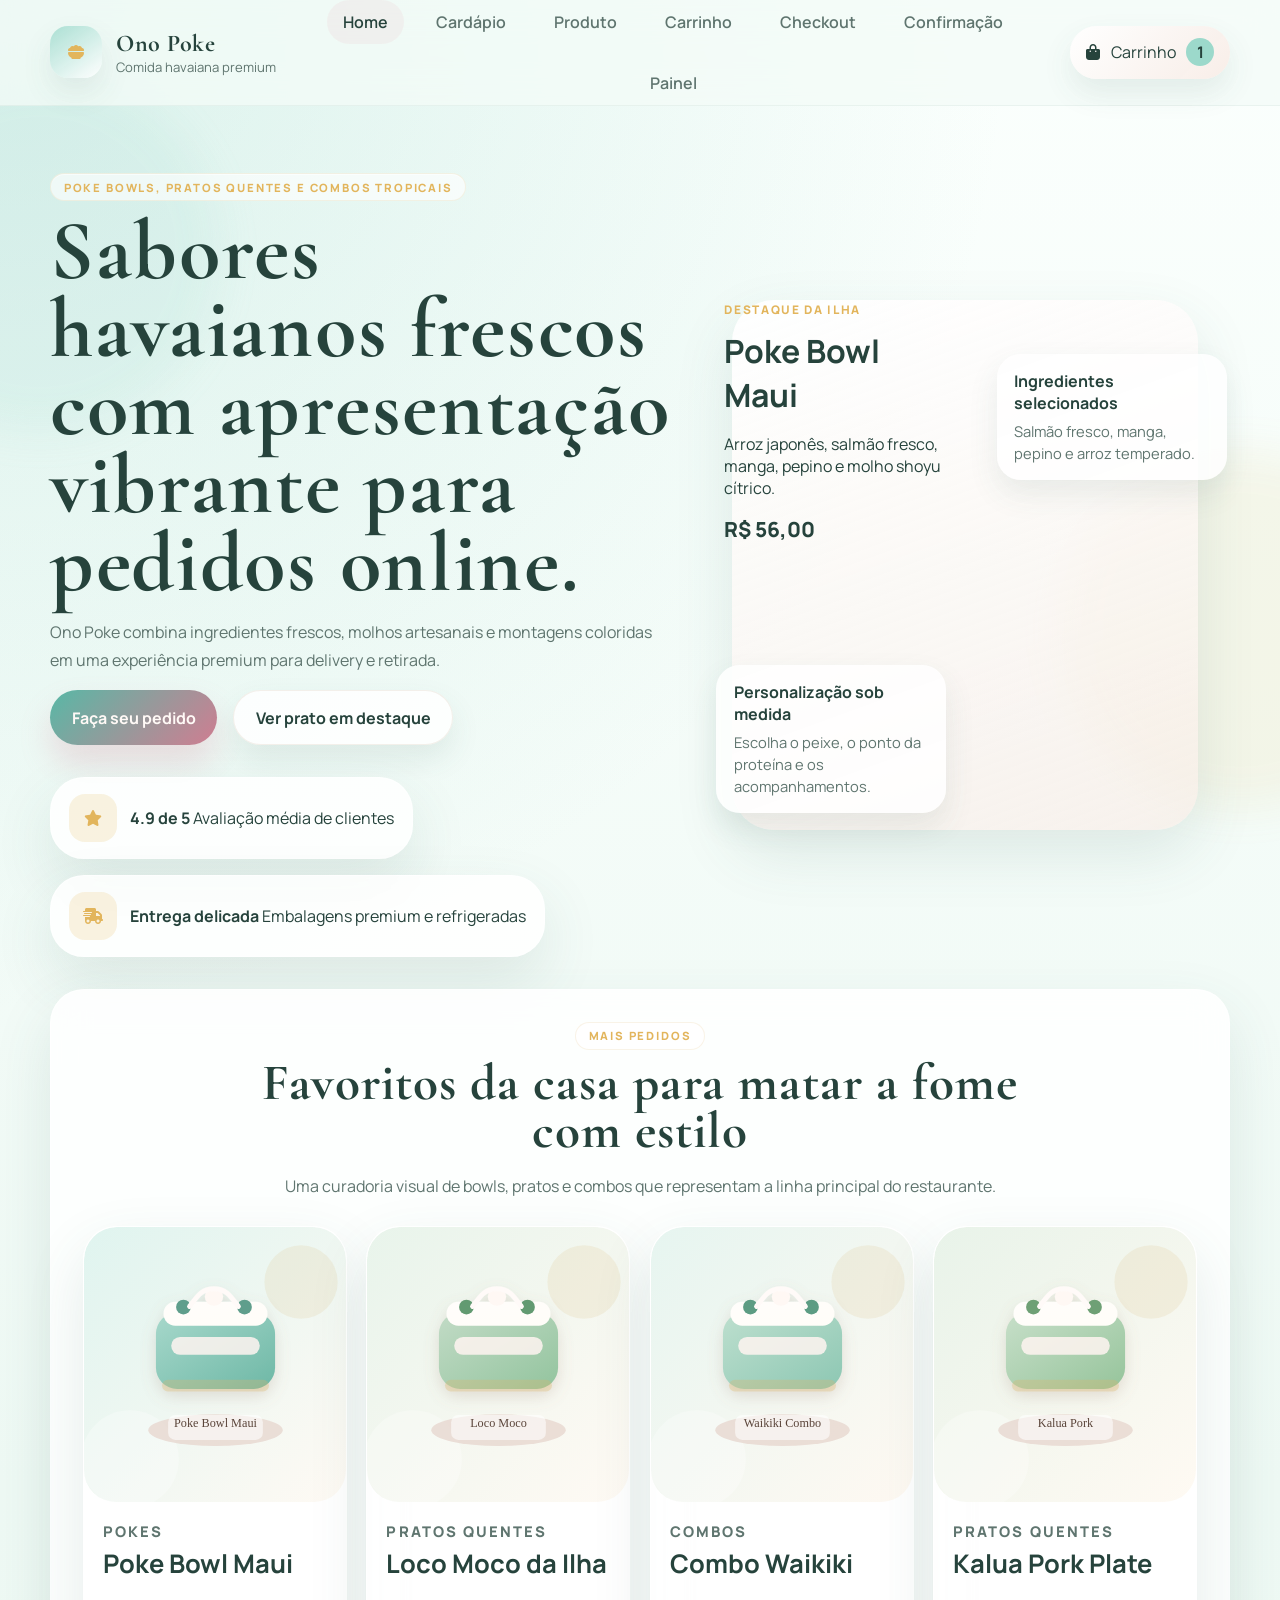
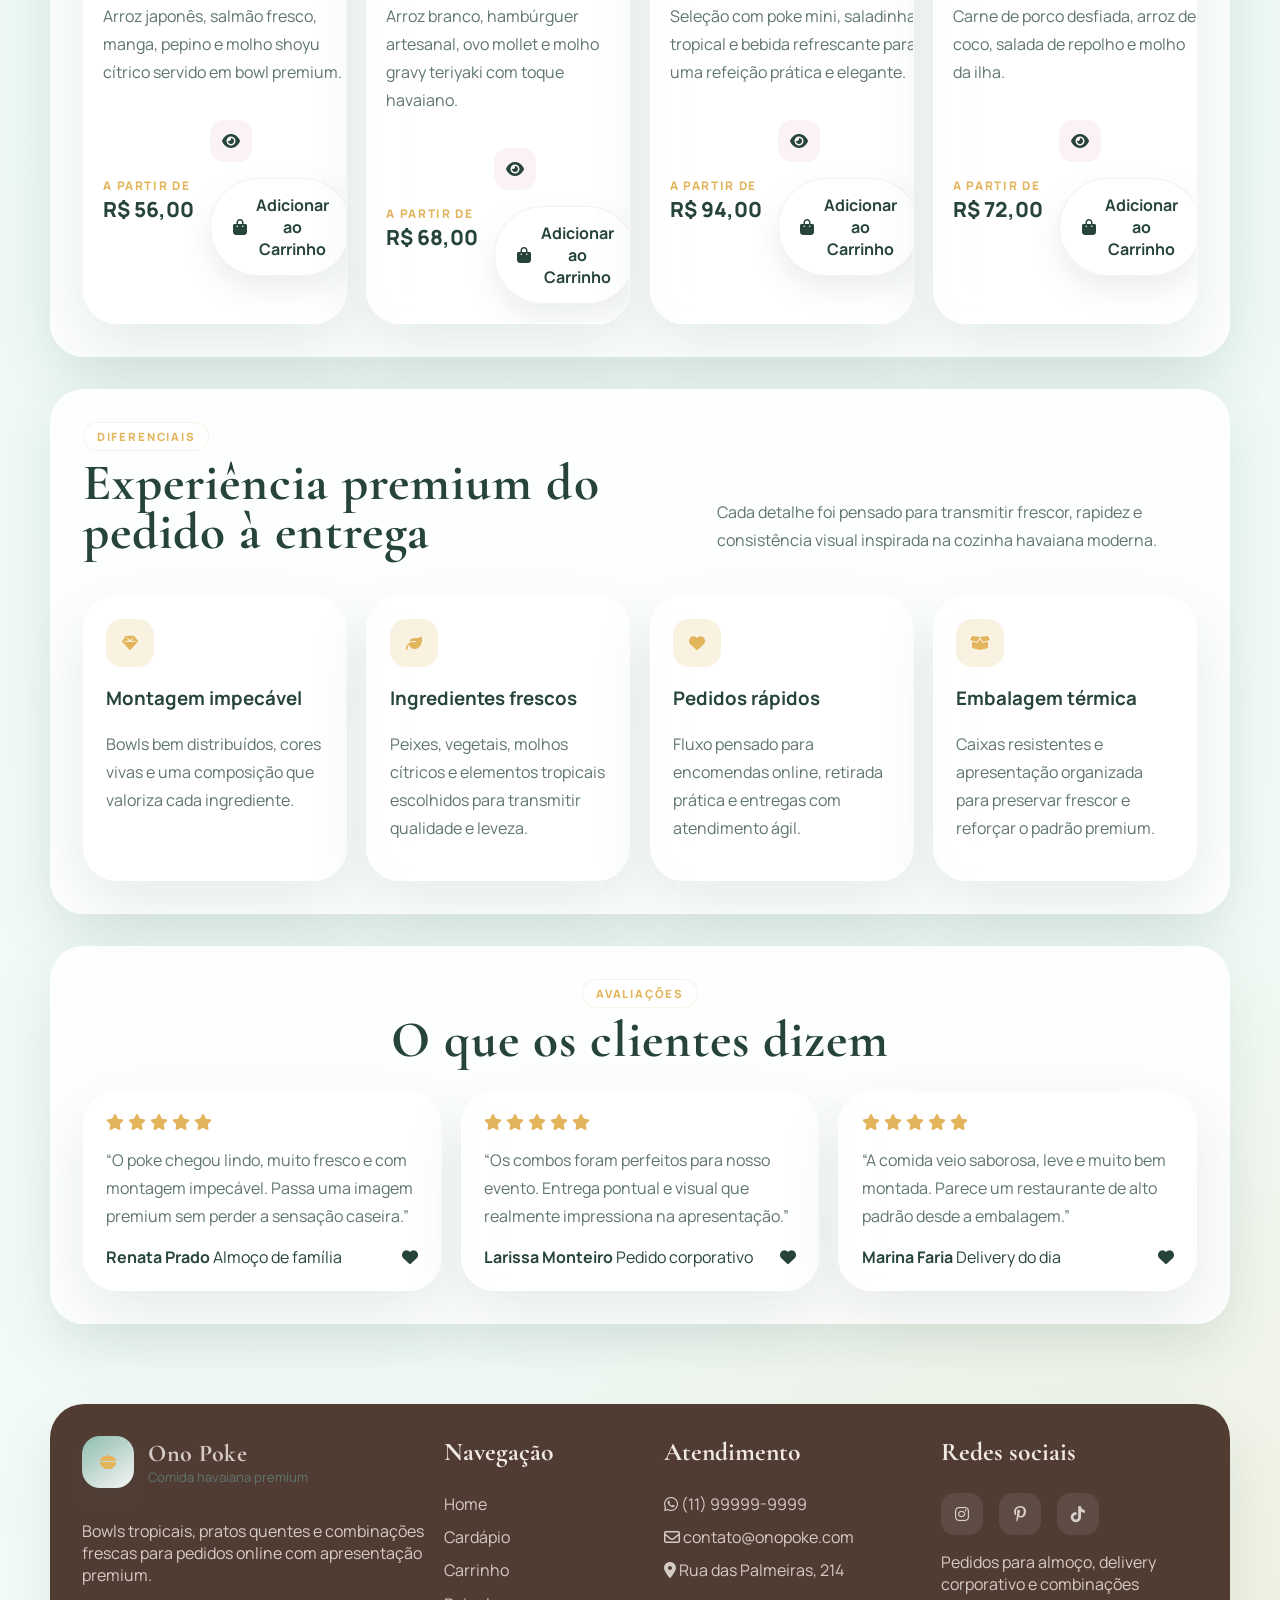
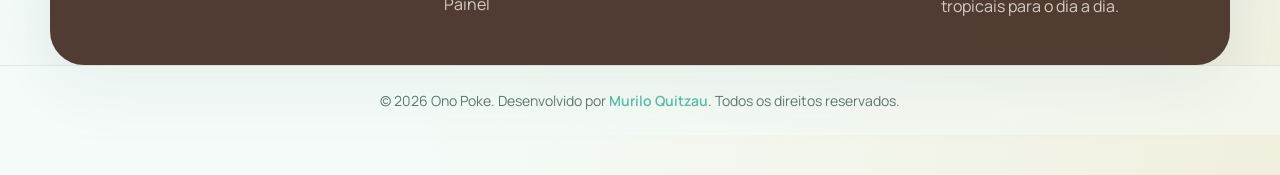
==== site-ana-prototipo/index.html @ 5dd962f6 "Subi os arquivos" ====
<!DOCTYPE html>
<html lang="pt-BR">
<head>
  <meta charset="UTF-8">
  <meta name="viewport" content="width=device-width, initial-scale=1.0">
  <title>Ono Poke | Comida Havaiana Premium</title>
  <meta name="description" content="Protótipo visual premium para um restaurante de comida havaiana com poke bowls, pratos quentes e combos tropicais.">
  <link rel="preconnect" href="https://fonts.googleapis.com">
  <link rel="preconnect" href="https://fonts.gstatic.com" crossorigin>
  <link href="https://fonts.googleapis.com/css2?family=Cormorant+Garamond:wght@500;600;700&family=Manrope:wght@400;500;600;700;800&display=swap" rel="stylesheet">
  <link rel="stylesheet" href="https://cdnjs.cloudflare.com/ajax/libs/font-awesome/6.5.2/css/all.min.css">
  <link rel="stylesheet" href="style.css">
</head>
<body>
  <div class="page-glow page-glow-left"></div>
  <div class="page-glow page-glow-right"></div>

  <header class="site-header" id="siteHeader">
    <div class="container header-inner">
      <button class="menu-toggle" id="menuToggle" aria-label="Abrir menu">
        <span></span>
        <span></span>
        <span></span>
      </button>

      <a href="#home" class="brand" data-nav="home" aria-label="Ono Poke">
        <span class="brand-mark"><i class="fa-solid fa-bowl-food"></i></span>
        <span class="brand-copy">
          <strong>Ono Poke</strong>
          <small>Comida havaiana premium</small>
        </span>
      </a>

      <nav class="main-nav" id="mainNav" aria-label="Principal">
        <a href="#home" data-nav="home">Home</a>
        <a href="#menu" data-nav="menu">Cardápio</a>
        <a href="#product" data-nav="product">Produto</a>
        <a href="#cart" data-nav="cart">Carrinho</a>
        <a href="#checkout" data-nav="checkout">Checkout</a>
        <a href="#confirmation" data-nav="confirmation">Confirmação</a>
        <a href="#admin" data-nav="admin">Painel</a>
      </nav>

      <button class="cart-pill" id="cartShortcut" data-nav="cart" aria-label="Abrir carrinho">
        <i class="fa-solid fa-bag-shopping"></i>
        <span>Carrinho</span>
        <strong id="cartCount">0</strong>
      </button>
    </div>
  </header>

  <main>
    <section class="view is-active" id="homeView" data-view="home" aria-labelledby="homeTitle">
      <div class="container hero-grid">
        <div class="hero-copy reveal">
          <span class="eyebrow">Poke bowls, pratos quentes e combos tropicais</span>
          <h1 id="homeTitle">Sabores havaianos frescos com apresentação vibrante para pedidos online.</h1>
          <p>
            Ono Poke combina ingredientes frescos, molhos artesanais e montagens coloridas em uma experiência premium para delivery e retirada.
          </p>

          <div class="hero-actions">
            <button class="btn btn-primary" data-nav="menu">Faça seu pedido</button>
            <button class="btn btn-secondary" data-nav="product">Ver prato em destaque</button>
          </div>

          <div class="hero-badges">
            <div class="badge-card">
              <i class="fa-solid fa-star"></i>
              <div>
                <strong>4.9 de 5</strong>
                <span>Avaliação média de clientes</span>
              </div>
            </div>
            <div class="badge-card">
              <i class="fa-solid fa-truck-fast"></i>
              <div>
                <strong>Entrega delicada</strong>
                <span>Embalagens premium e refrigeradas</span>
              </div>
            </div>
          </div>
        </div>

        <div class="hero-visual reveal reveal-delay-1">
          <div class="hero-card hero-card-main">
            <div class="hero-card-label">Destaque da Ilha</div>
            <h2>Poke Bowl Maui</h2>
            <p>Arroz japonês, salmão fresco, manga, pepino e molho shoyu cítrico.</p>
            <div class="hero-price">R$ 56,00</div>
          </div>

          <div class="hero-photo-frame">
            <div class="hero-photo" id="heroPhoto" aria-label="Imagem ilustrativa do poke destaque"></div>
          </div>

          <div class="floating-note floating-note-top">
            <strong>Ingredientes selecionados</strong>
            <span>Salmão fresco, manga, pepino e arroz temperado.</span>
          </div>
          <div class="floating-note floating-note-bottom">
            <strong>Personalização sob medida</strong>
            <span>Escolha o peixe, o ponto da proteína e os acompanhamentos.</span>
          </div>
        </div>
      </div>

      <div class="container section-shell reveal reveal-delay-1">
        <div class="section-heading">
          <span class="eyebrow">Mais pedidos</span>
          <h2>Favoritos da casa para matar a fome com estilo</h2>
          <p>Uma curadoria visual de bowls, pratos e combos que representam a linha principal do restaurante.</p>
        </div>
        <div class="product-grid compact-grid" id="bestSellersGrid"></div>
      </div>

      <div class="container section-shell reveal reveal-delay-2">
        <div class="section-heading split-heading">
          <div>
            <span class="eyebrow">Diferenciais</span>
            <h2>Experiência premium do pedido à entrega</h2>
          </div>
          <p>Cada detalhe foi pensado para transmitir frescor, rapidez e consistência visual inspirada na cozinha havaiana moderna.</p>
        </div>
        <div class="feature-grid">
          <article class="feature-card">
            <i class="fa-solid fa-gem"></i>
            <h3>Montagem impecável</h3>
            <p>Bowls bem distribuídos, cores vivas e uma composição que valoriza cada ingrediente.</p>
          </article>
          <article class="feature-card">
            <i class="fa-solid fa-leaf"></i>
            <h3>Ingredientes frescos</h3>
            <p>Peixes, vegetais, molhos cítricos e elementos tropicais escolhidos para transmitir qualidade e leveza.</p>
          </article>
          <article class="feature-card">
            <i class="fa-solid fa-heart"></i>
            <h3>Pedidos rápidos</h3>
            <p>Fluxo pensado para encomendas online, retirada prática e entregas com atendimento ágil.</p>
          </article>
          <article class="feature-card">
            <i class="fa-solid fa-box-open"></i>
            <h3>Embalagem térmica</h3>
            <p>Caixas resistentes e apresentação organizada para preservar frescor e reforçar o padrão premium.</p>
          </article>
        </div>
      </div>

      <div class="container section-shell reveal reveal-delay-2">
        <div class="section-heading">
          <span class="eyebrow">Avaliações</span>
          <h2>O que os clientes dizem</h2>
        </div>
        <div class="testimonial-grid" id="testimonialGrid"></div>
      </div>
    </section>

    <section class="view" id="menuView" data-view="menu" aria-labelledby="menuTitle">
      <div class="container section-shell">
        <div class="section-heading split-heading">
          <div>
            <span class="eyebrow">Cardápio</span>
            <h2 id="menuTitle">Pokes, pratos quentes e combos para pronta entrega</h2>
          </div>
          <p>Busque categorias, filtre sabores e apresente uma vitrine profissional com foco em pedidos rápidos e frescos.</p>
        </div>

        <div class="toolbar-card">
          <div class="search-field">
            <i class="fa-solid fa-magnifying-glass"></i>
            <input type="search" id="searchInput" placeholder="Busque por poke, prato, combo..." aria-label="Buscar produtos">
          </div>
          <div class="category-chips" id="categoryChips"></div>
        </div>

        <div class="product-grid" id="menuGrid"></div>
      </div>
    </section>

    <section class="view" id="productView" data-view="product" aria-labelledby="productTitle">
      <div class="container section-shell product-layout">
        <div class="product-gallery-panel">
          <div class="product-gallery-main" id="productMainImage"></div>
          <div class="product-thumb-row" id="productThumbRow"></div>
        </div>

        <div class="product-info-panel">
          <span class="eyebrow" id="productCategoryTag">Prato destaque</span>
          <h2 id="productTitle">Selecione um prato</h2>
          <p id="productDescription"></p>

          <div class="product-meta">
            <div>
              <span>Preço base</span>
              <strong id="productPrice"></strong>
            </div>
            <div>
              <span>Disponibilidade</span>
              <strong>Pronto em até 30 min</strong>
            </div>
          </div>

          <div class="option-group">
            <h3>Tamanho</h3>
            <div class="size-options" id="sizeOptions"></div>
          </div>

          <div class="option-group">
            <h3>Adicionais</h3>
            <div class="addon-list" id="addonList"></div>
          </div>

          <div class="option-group">
            <h3>Observações</h3>
            <textarea id="productNotes" rows="4" placeholder="Ex.: menos açúcar, mensagem personalizada, cores da decoração..."></textarea>
          </div>

          <div class="detail-actions">
            <button class="btn btn-secondary" data-nav="menu">Voltar ao cardápio</button>
            <button class="btn btn-primary" id="addProductButton">Adicionar ao Carrinho</button>
          </div>
        </div>
      </div>
    </section>

    <section class="view" id="cartView" data-view="cart" aria-labelledby="cartTitle">
      <div class="container section-shell cart-layout">
        <div class="cart-items-panel">
          <div class="section-heading left-heading">
            <span class="eyebrow">Carrinho</span>
            <h2 id="cartTitle">Itens selecionados</h2>
          </div>
          <div id="cartItems"></div>
        </div>

        <aside class="summary-panel">
          <h3>Resumo do pedido</h3>
          <div class="summary-line">
            <span>Subtotal</span>
            <strong id="cartSubtotal">R$ 0,00</strong>
          </div>
          <div class="summary-line">
            <span>Entrega estimada</span>
            <strong id="cartDeliveryFee">R$ 18,00</strong>
          </div>
          <div class="summary-line total-line">
            <span>Total</span>
            <strong id="cartTotal">R$ 0,00</strong>
          </div>

          <label for="cartNotes">Observações gerais</label>
          <textarea id="cartNotes" rows="4" placeholder="Ex.: tocar interfone, incluir cartão com dedicatória..."></textarea>

          <button class="btn btn-primary btn-block" id="goToCheckout">Finalizar Pedido</button>
        </aside>
      </div>
    </section>

    <section class="view" id="checkoutView" data-view="checkout" aria-labelledby="checkoutTitle">
      <div class="container section-shell checkout-layout">
        <form class="checkout-form" id="checkoutForm">
          <div class="section-heading left-heading">
            <span class="eyebrow">Checkout</span>
            <h2 id="checkoutTitle">Dados para concluir o pedido</h2>
          </div>

          <div class="form-grid">
            <label>
              Nome
              <input type="text" id="customerName" placeholder="Seu nome completo" required>
            </label>
            <label>
              Telefone
              <input type="tel" id="customerPhone" placeholder="(11) 99999-9999" required>
            </label>
            <label class="span-2">
              Endereço
              <input type="text" id="customerAddress" placeholder="Rua, número, complemento e bairro" required>
            </label>
          </div>

          <div class="form-block">
            <h3>Recebimento</h3>
            <div class="pill-options" id="deliveryOptions">
              <label class="pill-option active">
                <input type="radio" name="deliveryMode" value="entrega" checked>
                <span><i class="fa-solid fa-motorcycle"></i> Entrega</span>
              </label>
              <label class="pill-option">
                <input type="radio" name="deliveryMode" value="retirada">
                <span><i class="fa-solid fa-shop"></i> Retirada na loja</span>
              </label>
            </div>
          </div>

          <div class="form-block">
            <h3>Forma de pagamento</h3>
            <div class="pill-options" id="paymentOptions">
              <label class="pill-option active">
                <input type="radio" name="paymentMethod" value="Pix" checked>
                <span><i class="fa-solid fa-qrcode"></i> Pix</span>
              </label>
              <label class="pill-option">
                <input type="radio" name="paymentMethod" value="Cartão">
                <span><i class="fa-regular fa-credit-card"></i> Cartão</span>
              </label>
              <label class="pill-option">
                <input type="radio" name="paymentMethod" value="Dinheiro">
                <span><i class="fa-solid fa-money-bill-wave"></i> Dinheiro</span>
              </label>
            </div>
          </div>

          <button class="btn btn-primary" type="submit">Confirmar pedido</button>
        </form>

        <aside class="summary-panel summary-sticky">
          <h3>Resumo do pedido</h3>
          <div id="checkoutSummary"></div>
        </aside>
      </div>
    </section>

    <section class="view" id="confirmationView" data-view="confirmation" aria-labelledby="confirmationTitle">
      <div class="container confirmation-wrap section-shell">
        <div class="confirmation-card">
          <div class="success-mark">
            <i class="fa-solid fa-check"></i>
          </div>
          <span class="eyebrow">Pedido confirmado</span>
          <h2 id="confirmationTitle">Pedido realizado com sucesso</h2>
            <p>Seu pedido foi registrado e a equipe da Ono Poke dará sequência ao atendimento com todos os detalhes da encomenda.</p>
          <div class="confirmation-number">
            <span>Número do pedido</span>
            <strong id="orderNumber">#DEC-0000</strong>
          </div>
          <div class="confirmation-actions">
            <button class="btn btn-secondary" data-nav="home">Voltar para Home</button>
            <a class="btn btn-primary" id="whatsappButton" href="https://wa.me/5511999999999" target="_blank" rel="noreferrer">Enviar Pedido pelo WhatsApp</a>
          </div>
        </div>
      </div>
    </section>

    <section class="view" id="adminView" data-view="admin" aria-labelledby="adminTitle">
      <div class="container section-shell">
        <div class="section-heading split-heading">
          <div>
            <span class="eyebrow">Painel administrativo</span>
            <h2 id="adminTitle">Demonstração visual para gestão do restaurante</h2>
          </div>
          <p>Uma proposta de dashboard elegante para pedidos, estoque visual e acompanhamento comercial.</p>
        </div>

        <div class="admin-metrics" id="adminMetrics"></div>

        <div class="admin-grid">
          <article class="admin-card">
            <div class="admin-card-head">
              <h3>Pedidos recentes</h3>
              <span>Atualizado hoje</span>
            </div>
            <div id="ordersList" class="orders-list"></div>
          </article>

          <article class="admin-card">
            <div class="admin-card-head">
              <h3>Cadastro de produtos</h3>
              <span>Visual demonstrativo</span>
            </div>
            <form class="admin-form">
              <label>
                Nome do produto
                <input type="text" value="Poke de Atum Premium">
              </label>
              <label>
                Categoria
                <select>
                  <option>Pokes</option>
                  <option selected>Pratos Quentes</option>
                  <option>Combos</option>
                  <option>Sobremesas Tropicais</option>
                </select>
              </label>
              <label>
                Preço
                <input type="text" value="R$ 59,00">
              </label>
              <label>
                Descrição
                <textarea rows="4">Atum fresco, manga, pepino, arroz japonês e molho cítrico com apresentação premium.</textarea>
              </label>
              <button type="button" class="btn btn-primary btn-block">Salvar produto</button>
            </form>
          </article>

          <article class="admin-card admin-card-wide">
            <div class="admin-card-head">
              <h3>Estatísticas rápidas</h3>
              <span>Últimos 30 dias</span>
            </div>
            <div class="stats-bars">
              <div class="stats-bar-row">
                <span>Pokes</span>
                <div class="stats-track"><div class="stats-fill fill-1"></div></div>
                <strong>78%</strong>
              </div>
              <div class="stats-bar-row">
                <span>Pratos quentes</span>
                <div class="stats-track"><div class="stats-fill fill-2"></div></div>
                <strong>61%</strong>
              </div>
              <div class="stats-bar-row">
                <span>Combos</span>
                <div class="stats-track"><div class="stats-fill fill-3"></div></div>
                <strong>84%</strong>
              </div>
              <div class="stats-bar-row">
                <span>Sobremesas tropicais</span>
                <div class="stats-track"><div class="stats-fill fill-4"></div></div>
                <strong>43%</strong>
              </div>
            </div>
          </article>
        </div>
      </div>
    </section>
  </main>

  <footer class="site-footer">
    <div class="container footer-grid">
      <div>
        <a href="#home" class="brand footer-brand" data-nav="home">
          <span class="brand-mark"><i class="fa-solid fa-bowl-food"></i></span>
          <span class="brand-copy">
            <strong>Ono Poke</strong>
            <small>Comida havaiana premium</small>
          </span>
        </a>
        <p>Bowls tropicais, pratos quentes e combinações frescas para pedidos online com apresentação premium.</p>
      </div>
      <div>
        <h3>Navegação</h3>
        <ul>
          <li><a href="#home" data-nav="home">Home</a></li>
          <li><a href="#menu" data-nav="menu">Cardápio</a></li>
          <li><a href="#cart" data-nav="cart">Carrinho</a></li>
          <li><a href="#admin" data-nav="admin">Painel</a></li>
        </ul>
      </div>
      <div>
        <h3>Atendimento</h3>
        <ul>
          <li><i class="fa-brands fa-whatsapp"></i> (11) 99999-9999</li>
          <li><i class="fa-regular fa-envelope"></i> contato@onopoke.com</li>
          <li><i class="fa-solid fa-location-dot"></i> Rua das Palmeiras, 214</li>
        </ul>
      </div>
      <div>
        <h3>Redes sociais</h3>
        <div class="social-row">
          <a href="#" aria-label="Instagram"><i class="fa-brands fa-instagram"></i></a>
          <a href="#" aria-label="Pinterest"><i class="fa-brands fa-pinterest-p"></i></a>
          <a href="#" aria-label="TikTok"><i class="fa-brands fa-tiktok"></i></a>
        </div>
        <p>Pedidos para almoço, delivery corporativo e combinações tropicais para o dia a dia.</p>
      </div>
    </div>
    <div class="footer-copyright">
      <p>&copy; 2026 Ono Poke. Desenvolvido por <strong>Murilo Quitzau</strong>. Todos os direitos reservados.</p>
    </div>
  </footer>

  <script src="script.js"></script>
</body>
</html>
---- site-ana-prototipo/style.css ----
:root {
  --bg: #f4fbf8;
  --surface: rgba(255, 255, 255, 0.86);
  --surface-strong: #ffffff;
  --surface-soft: #e8f3ee;
  --line: rgba(95, 143, 122, 0.16);
  --line-strong: rgba(95, 143, 122, 0.28);
  --text: #26433c;
  --muted: #5f756f;
  --primary: #9cd9cb;
  --primary-strong: #58b8a6;
  --accent: #e2b55c;
  --accent-soft: rgba(226, 181, 92, 0.18);
  --shadow: 0 24px 60px rgba(55, 98, 87, 0.12);
  --shadow-soft: 0 14px 30px rgba(55, 98, 87, 0.1);
  --radius-xl: 34px;
  --radius-lg: 24px;
  --radius-md: 18px;
  --radius-sm: 14px;
  --container: 1180px;
  --transition: 260ms ease;
}

* {
  box-sizing: border-box;
}

html {
  scroll-behavior: smooth;
}

body {
  margin: 0;
  font-family: "Manrope", sans-serif;
  color: var(--text);
  background:
    radial-gradient(circle at top left, rgba(156, 217, 203, 0.34), transparent 28%),
    radial-gradient(circle at bottom right, rgba(226, 181, 92, 0.16), transparent 24%),
    linear-gradient(180deg, #fbfffd 0%, #eef9f4 44%, #f4fbf8 100%);
  min-height: 100vh;
}

img {
  max-width: 100%;
  display: block;
}

a {
  color: inherit;
  text-decoration: none;
}

button,
input,
textarea,
select {
  font: inherit;
}

button {
  border: 0;
  cursor: pointer;
}

textarea,
input,
select {
  border: 1px solid var(--line);
  border-radius: var(--radius-sm);
  padding: 0.95rem 1rem;
  background: rgba(255, 255, 255, 0.88);
  color: var(--text);
  outline: none;
  transition: border-color var(--transition), box-shadow var(--transition), transform var(--transition);
}

textarea:focus,
input:focus,
select:focus {
  border-color: var(--primary-strong);
  box-shadow: 0 0 0 4px rgba(216, 154, 168, 0.14);
}

.container {
  width: min(calc(100% - 2rem), var(--container));
  margin: 0 auto;
}

.page-glow {
  position: fixed;
  width: 360px;
  height: 360px;
  border-radius: 50%;
  pointer-events: none;
  filter: blur(20px);
  opacity: 0.55;
  z-index: 0;
}

.page-glow-left {
  top: 8%;
  left: -140px;
  background: rgba(156, 217, 203, 0.26);
}

.page-glow-right {
  right: -140px;
  bottom: 10%;
  background: rgba(226, 181, 92, 0.18);
}

.site-header,
main,
.site-footer {
  position: relative;
  z-index: 1;
}

.site-header {
  position: sticky;
  top: 0;
  z-index: 50;
  backdrop-filter: blur(18px);
  background: rgba(244, 251, 248, 0.76);
  border-bottom: 1px solid rgba(95, 143, 122, 0.08);
}

.header-inner {
  display: grid;
  grid-template-columns: auto 1fr auto;
  align-items: center;
  gap: 1.25rem;
  min-height: 84px;
}

.brand {
  display: inline-flex;
  align-items: center;
  gap: 0.9rem;
}

.brand-mark {
  width: 52px;
  height: 52px;
  display: grid;
  place-items: center;
  border-radius: 18px;
  background: linear-gradient(145deg, rgba(156, 217, 203, 0.82), rgba(255, 255, 255, 0.95));
  box-shadow: var(--shadow-soft);
  color: var(--accent);
}

.brand-copy {
  display: grid;
}

.brand-copy strong,
.section-heading h2,
.hero-copy h1,
.product-info-panel h2,
.confirmation-card h2,
.admin-card h3,
.summary-panel h3,
.checkout-form h2 {
  font-family: "Cormorant Garamond", serif;
  letter-spacing: 0.02em;
}

.brand-copy strong {
  font-size: 1.5rem;
  font-weight: 700;
}

.brand-copy small {
  color: var(--muted);
  font-size: 0.82rem;
}

.main-nav {
  display: flex;
  justify-content: center;
  gap: 1rem;
  flex-wrap: wrap;
}

.main-nav a,
.footer-grid a,
.cart-pill {
  transition: color var(--transition), transform var(--transition), background-color var(--transition);
}

.main-nav a {
  padding: 0.7rem 1rem;
  border-radius: 999px;
  color: var(--muted);
  font-weight: 600;
}

.main-nav a:hover,
.main-nav a.is-current,
.footer-grid a:hover {
  color: var(--text);
  background: rgba(232, 185, 195, 0.16);
}

.menu-toggle {
  display: none;
  width: 48px;
  height: 48px;
  border-radius: 16px;
  background: rgba(255, 255, 255, 0.8);
  box-shadow: var(--shadow-soft);
  align-items: center;
  justify-content: center;
  flex-direction: column;
  gap: 5px;
}

.menu-toggle span {
  width: 20px;
  height: 2px;
  border-radius: 999px;
  background: var(--text);
}

.cart-pill {
  display: inline-flex;
  align-items: center;
  gap: 0.65rem;
  padding: 0.8rem 1rem;
  border-radius: 999px;
  background: linear-gradient(135deg, rgba(255, 255, 255, 0.94), rgba(248, 236, 230, 0.92));
  box-shadow: var(--shadow-soft);
  color: var(--text);
}

.cart-pill strong {
  min-width: 28px;
  height: 28px;
  display: inline-grid;
  place-items: center;
  border-radius: 50%;
  background: var(--primary);
}

main {
  padding: 2rem 0 5rem;
}

.view {
  display: none;
  animation: fadeUp 540ms ease;
}

.view.is-active {
  display: block;
}

.hero-grid,
.product-layout,
.cart-layout,
.checkout-layout {
  display: grid;
  gap: 1.8rem;
}

.hero-grid {
  grid-template-columns: 1.08fr 0.92fr;
  align-items: center;
  padding-top: 2.2rem;
}

.hero-copy h1 {
  margin: 0.7rem 0 1rem;
  font-size: clamp(3.2rem, 7vw, 5.3rem);
  line-height: 0.92;
}

.hero-copy p,
.section-heading p,
.feature-card p,
.product-card p,
.testimonial-card p,
.confirmation-card p,
.admin-card p {
  color: var(--muted);
  line-height: 1.75;
}

.eyebrow {
  display: inline-flex;
  align-items: center;
  gap: 0.45rem;
  padding: 0.35rem 0.8rem;
  border-radius: 999px;
  background: rgba(255, 255, 255, 0.62);
  border: 1px solid rgba(215, 178, 109, 0.16);
  box-shadow: inset 0 1px 0 rgba(255, 255, 255, 0.55);
  text-transform: uppercase;
  letter-spacing: 0.16em;
  font-size: 0.71rem;
  font-weight: 800;
  color: var(--accent);
}

.hero-actions,
.detail-actions,
.confirmation-actions,
.social-row {
  display: flex;
  gap: 1rem;
  flex-wrap: wrap;
}

.btn {
  padding: 0.95rem 1.35rem;
  border-radius: 999px;
  font-weight: 700;
  display: inline-flex;
  justify-content: center;
  align-items: center;
  gap: 0.6rem;
  transition: transform var(--transition), box-shadow var(--transition), background-color var(--transition), color var(--transition);
}

.btn:hover {
  transform: translateY(-2px);
}

.btn-primary {
  color: #fff9f6;
  background: linear-gradient(135deg, var(--primary-strong), #d07d91);
  box-shadow: 0 18px 32px rgba(208, 125, 145, 0.24);
}

.btn-secondary {
  background: rgba(255, 255, 255, 0.84);
  color: var(--text);
  border: 1px solid rgba(173, 132, 94, 0.12);
  box-shadow: var(--shadow-soft);
}

.btn-block {
  width: 100%;
}

.hero-badges,
.product-meta,
.summary-line,
.admin-card-head,
.stats-bar-row,
.order-item-head,
.cart-row-total {
  display: flex;
  justify-content: space-between;
  gap: 1rem;
}

.hero-badges {
  margin-top: 2rem;
  flex-wrap: wrap;
}

.badge-card,
.feature-card,
.testimonial-card,
.metric-card,
.admin-card,
.summary-panel,
.toolbar-card,
.product-card,
.cart-item,
.confirmation-card,
.product-gallery-panel,
.product-info-panel,
.section-shell {
  background: var(--surface);
  border: 1px solid rgba(255, 255, 255, 0.55);
  box-shadow: var(--shadow);
  backdrop-filter: blur(18px);
}

.badge-card,
.feature-card,
.testimonial-card,
.metric-card,
.summary-panel,
.toolbar-card,
.product-card,
.cart-item,
.confirmation-card,
.product-gallery-panel,
.product-info-panel,
.section-shell,
.admin-card {
  border-radius: var(--radius-xl);
}

.badge-card {
  display: flex;
  align-items: center;
  gap: 0.85rem;
  padding: 1rem 1.1rem;
}

.badge-card i,
.feature-card i,
.metric-card i,
.success-mark {
  width: 48px;
  height: 48px;
  display: grid;
  place-items: center;
  border-radius: 16px;
  background: var(--accent-soft);
  color: var(--accent);
}

.hero-visual {
  position: relative;
  min-height: 620px;
  display: grid;
  place-items: center;
}

.hero-card-main {
  position: absolute;
  top: 1.4rem;
  left: 0;
  width: min(280px, 48vw);
  padding: 1.5rem;
  z-index: 2;
}

.hero-card-main h2 {
  margin: 0.65rem 0 0.4rem;
  font-size: 2rem;
}

.hero-card-label,
.product-tag {
  color: var(--accent);
  font-weight: 800;
  text-transform: uppercase;
  letter-spacing: 0.14em;
  font-size: 0.74rem;
}

.hero-price,
.product-price,
.summary-line strong,
.metric-card strong,
.confirmation-number strong {
  font-size: 1.3rem;
  font-weight: 800;
}

.hero-photo-frame {
  width: min(500px, 88%);
  aspect-ratio: 0.88;
  padding: 1.1rem;
  border-radius: 42px;
  background: linear-gradient(160deg, rgba(255, 255, 255, 0.92), rgba(248, 236, 230, 0.66));
  box-shadow: var(--shadow);
}

.hero-photo,
.product-image,
.product-gallery-main,
.thumb-image {
  width: 100%;
  height: 100%;
  border-radius: 32px;
  background-size: cover;
  background-position: center;
}

.floating-note {
  position: absolute;
  max-width: 230px;
  padding: 1rem 1.1rem;
  border-radius: var(--radius-lg);
  background: rgba(255, 255, 255, 0.85);
  box-shadow: var(--shadow-soft);
}

.floating-note strong,
.metric-card strong,
.product-card h3,
.section-heading h2,
.summary-panel h3,
.admin-card h3,
.checkout-form h3 {
  display: block;
  margin-bottom: 0.35rem;
}

.floating-note span,
.metric-card span,
.product-card .product-copy span,
.order-item span,
.summary-panel label,
.admin-card-head span,
.confirmation-number span,
.product-meta span,
.stats-bar-row span {
  color: var(--muted);
  font-size: 0.92rem;
}

.floating-note-top {
  right: 0.2rem;
  top: 16%;
}

.floating-note-bottom {
  left: 1rem;
  bottom: 10%;
}

.section-shell {
  margin-top: 2rem;
  padding: 2rem;
}

.section-heading {
  text-align: center;
  max-width: 760px;
  margin: 0 auto 1.6rem;
}

.section-heading h2,
.product-info-panel h2,
.confirmation-card h2,
.checkout-form h2,
#adminTitle {
  margin: 0.55rem 0 0.8rem;
  font-size: clamp(2.3rem, 4vw, 3.3rem);
  line-height: 0.95;
}

.split-heading,
.left-heading {
  text-align: left;
  max-width: none;
}

.split-heading {
  display: flex;
  justify-content: space-between;
  gap: 1.2rem;
  align-items: end;
}

.split-heading p {
  max-width: 480px;
}

.product-grid,
.feature-grid,
.testimonial-grid,
.admin-metrics {
  display: grid;
  gap: 1.2rem;
}

.product-grid {
  grid-template-columns: repeat(3, minmax(0, 1fr));
}

.compact-grid {
  grid-template-columns: repeat(4, minmax(0, 1fr));
}

.feature-grid {
  grid-template-columns: repeat(4, minmax(0, 1fr));
}

.testimonial-grid {
  grid-template-columns: repeat(3, minmax(0, 1fr));
}

.product-card {
  overflow: hidden;
}

.product-image-wrap {
  position: relative;
  aspect-ratio: 1 / 1.05;
  overflow: hidden;
}

.product-image {
  transition: transform 400ms ease;
}

.product-card:hover .product-image {
  transform: scale(1.05);
}

.product-card-content {
  padding: 1.2rem;
  display: grid;
  gap: 0.85rem;
}

.product-card h3 {
  margin: 0;
  font-size: 1.6rem;
}

.product-copy {
  display: grid;
  gap: 0.3rem;
}

.product-card-footer,
.cart-item-footer,
.thumb-meta {
  display: flex;
  justify-content: space-between;
  align-items: center;
  gap: 1rem;
}

.product-card-footer {
  padding-top: 0.3rem;
}

.product-price {
  color: var(--text);
}

.icon-button {
  width: 42px;
  height: 42px;
  display: inline-grid;
  place-items: center;
  border-radius: 14px;
  background: rgba(232, 185, 195, 0.18);
  color: var(--text);
}

.feature-card,
.testimonial-card,
.metric-card {
  padding: 1.4rem;
}

.testimonial-card .stars {
  color: var(--accent);
  display: flex;
  gap: 0.25rem;
  margin-bottom: 0.7rem;
}

.testimonial-card footer {
  display: flex;
  justify-content: space-between;
  align-items: center;
  gap: 1rem;
  margin-top: 1rem;
}

.testimonial-card strong {
  font-size: 1rem;
}

.toolbar-card {
  padding: 1rem;
  display: grid;
  gap: 1rem;
  margin-bottom: 1.4rem;
}

.search-field {
  display: flex;
  align-items: center;
  gap: 0.8rem;
  padding: 0.2rem 1rem;
  border-radius: 999px;
  background: rgba(255, 255, 255, 0.8);
  border: 1px solid rgba(173, 132, 94, 0.12);
}

.search-field input {
  border: 0;
  background: transparent;
  box-shadow: none;
  padding-inline: 0;
  width: 100%;
}

.category-chips,
.size-options,
.addon-list,
.pill-options,
.product-thumb-row {
  display: flex;
  gap: 0.8rem;
  flex-wrap: wrap;
}

.chip,
.size-chip,
.addon-chip,
.pill-option {
  position: relative;
  display: inline-flex;
  align-items: center;
  gap: 0.45rem;
  padding: 0.8rem 1rem;
  border-radius: 999px;
  border: 1px solid rgba(173, 132, 94, 0.12);
  background: rgba(255, 255, 255, 0.8);
  color: var(--muted);
  font-weight: 700;
  cursor: pointer;
  transition: var(--transition);
}

.chip.active,
.size-chip.active,
.addon-chip.active,
.pill-option.active {
  background: linear-gradient(135deg, rgba(232, 185, 195, 0.24), rgba(255, 255, 255, 0.95));
  color: var(--text);
  border-color: rgba(216, 154, 168, 0.3);
  box-shadow: var(--shadow-soft);
}

.pill-option input,
.addon-chip input,
.size-chip input {
  position: absolute;
  opacity: 0;
  pointer-events: none;
}

.product-layout {
  grid-template-columns: 1.02fr 0.98fr;
  align-items: start;
}

.product-gallery-panel,
.product-info-panel {
  padding: 1.4rem;
}

.product-gallery-main {
  aspect-ratio: 1 / 0.92;
  margin-bottom: 1rem;
}

.product-thumb-row {
  display: grid;
  grid-template-columns: repeat(4, minmax(0, 1fr));
}

.thumb-button {
  padding: 0.35rem;
  border-radius: 20px;
  background: rgba(255, 255, 255, 0.72);
  border: 1px solid transparent;
}

.thumb-button.active {
  border-color: rgba(216, 154, 168, 0.4);
  box-shadow: var(--shadow-soft);
}

.thumb-image {
  aspect-ratio: 1 / 1;
}

.product-info-panel {
  display: grid;
  gap: 1rem;
}

.product-meta {
  padding: 1rem 0;
  border-top: 1px solid var(--line);
  border-bottom: 1px solid var(--line);
}

.option-group h3 {
  margin: 0 0 0.8rem;
  font-size: 1.05rem;
}

.addon-list,
.size-options {
  gap: 0.7rem;
}

.cart-layout,
.checkout-layout {
  grid-template-columns: 1.08fr 0.92fr;
  align-items: start;
}

.cart-items-panel,
.checkout-form {
  display: grid;
  gap: 1rem;
}

.cart-item {
  padding: 1.1rem;
  display: grid;
  grid-template-columns: 120px 1fr;
  gap: 1rem;
}

.cart-item-image {
  aspect-ratio: 1 / 1;
  border-radius: 24px;
  background-size: cover;
  background-position: center;
}

.cart-item h3,
.order-item strong {
  margin: 0;
}

.quantity-controls {
  display: inline-flex;
  align-items: center;
  gap: 0.8rem;
  padding: 0.5rem 0.8rem;
  border-radius: 999px;
  background: rgba(255, 255, 255, 0.82);
}

.quantity-controls button {
  width: 30px;
  height: 30px;
  border-radius: 50%;
  background: rgba(232, 185, 195, 0.22);
}

.summary-panel {
  padding: 1.6rem;
  display: grid;
  gap: 1rem;
}

.total-line {
  padding-top: 0.6rem;
  border-top: 1px solid var(--line);
}

.form-grid {
  display: grid;
  grid-template-columns: repeat(2, minmax(0, 1fr));
  gap: 1rem;
}

.form-grid label,
.admin-form label {
  display: grid;
  gap: 0.55rem;
  font-weight: 700;
}

.span-2 {
  grid-column: span 2;
}

.form-block {
  display: grid;
  gap: 0.8rem;
}

.summary-sticky {
  position: sticky;
  top: 112px;
}

.checkout-summary-item,
.order-item {
  padding: 0.95rem 0;
  border-bottom: 1px solid var(--line);
}

.checkout-summary-item:last-child,
.order-item:last-child {
  border-bottom: 0;
}

.confirmation-wrap {
  display: grid;
  place-items: center;
  min-height: 70vh;
}

.confirmation-card {
  max-width: 700px;
  padding: 2.4rem;
  text-align: center;
}

.success-mark {
  width: 72px;
  height: 72px;
  margin: 0 auto 1.2rem;
  border-radius: 24px;
  font-size: 1.4rem;
}

.confirmation-number {
  margin: 1.5rem 0;
  padding: 1rem;
  border-radius: var(--radius-lg);
  background: rgba(255, 255, 255, 0.72);
}

.admin-metrics {
  grid-template-columns: repeat(4, minmax(0, 1fr));
  margin-bottom: 1.4rem;
}

.metric-card {
  display: grid;
  gap: 0.6rem;
}

.admin-grid {
  display: grid;
  grid-template-columns: 1.1fr 0.9fr;
  gap: 1.2rem;
}

.admin-card {
  padding: 1.5rem;
}

.admin-card-wide {
  grid-column: 1 / -1;
}

.orders-list,
.admin-form,
.stats-bars {
  display: grid;
  gap: 1rem;
}

.order-item-head {
  align-items: center;
}

.order-status {
  padding: 0.42rem 0.75rem;
  border-radius: 999px;
  background: rgba(232, 185, 195, 0.18);
  color: var(--text);
  font-size: 0.84rem;
  font-weight: 800;
}

.stats-track {
  flex: 1;
  height: 10px;
  border-radius: 999px;
  background: rgba(173, 132, 94, 0.1);
  overflow: hidden;
}

.stats-fill {
  height: 100%;
  border-radius: 999px;
  background: linear-gradient(90deg, var(--primary-strong), var(--accent));
}

.fill-1 { width: 78%; }
.fill-2 { width: 61%; }
.fill-3 { width: 84%; }
.fill-4 { width: 43%; }

.site-footer {
  padding: 0 0 2.5rem;
}

.footer-grid {
  display: grid;
  grid-template-columns: 1.2fr 0.7fr 0.9fr 0.9fr;
  gap: 1.2rem;
  padding: 2rem;
  border-radius: var(--radius-xl);
  background: rgba(74, 53, 43, 0.96);
  color: rgba(255, 248, 244, 0.92);
  box-shadow: var(--shadow);
}

.footer-grid p,
.footer-grid li,
.footer-grid a {
  color: rgba(255, 248, 244, 0.76);
}

.footer-grid h3 {
  margin-top: 0;
  font-family: "Cormorant Garamond", serif;
  font-size: 1.6rem;
}

.footer-grid ul {
  list-style: none;
  padding: 0;
  margin: 0;
  display: grid;
  gap: 0.7rem;
}

.footer-brand {
  margin-bottom: 1rem;
}

.social-row a {
  width: 42px;
  height: 42px;
  display: inline-grid;
  place-items: center;
  border-radius: 14px;
  background: rgba(255, 255, 255, 0.08);
}

.empty-state {
  padding: 2rem;
  text-align: center;
  border-radius: var(--radius-xl);
  border: 1px dashed var(--line-strong);
  color: var(--muted);
}

.reveal {
  opacity: 0;
  transform: translateY(18px);
  animation: reveal 700ms ease forwards;
}

.reveal-delay-1 {
  animation-delay: 120ms;
}

.reveal-delay-2 {
  animation-delay: 220ms;
}

@keyframes reveal {
  to {
    opacity: 1;
    transform: translateY(0);
  }
}

@keyframes fadeUp {
  from {
    opacity: 0;
    transform: translateY(12px);
  }
  to {
    opacity: 1;
    transform: translateY(0);
  }
}

@media (max-width: 1080px) {
  .hero-grid,
  .product-layout,
  .cart-layout,
  .checkout-layout,
  .admin-grid,
  .footer-grid {
    grid-template-columns: 1fr;
  }

  .compact-grid,
  .feature-grid,
  .testimonial-grid,
  .product-grid,
  .admin-metrics {
    grid-template-columns: repeat(2, minmax(0, 1fr));
  }

  .hero-visual {
    min-height: 520px;
  }

  .summary-sticky {
    position: static;
  }
}

@media (max-width: 780px) {
  .header-inner {
    grid-template-columns: auto 1fr auto;
  }

  .menu-toggle {
    display: inline-flex;
  }

  .main-nav {
    position: absolute;
    top: calc(100% + 0.8rem);
    left: 1rem;
    right: 1rem;
    padding: 0.9rem;
    flex-direction: column;
    align-items: stretch;
    background: rgba(255, 250, 246, 0.96);
    border-radius: 24px;
    box-shadow: var(--shadow);
    opacity: 0;
    visibility: hidden;
    transform: translateY(-6px);
    transition: var(--transition);
  }

  .main-nav.is-open {
    opacity: 1;
    visibility: visible;
    transform: translateY(0);
  }

  .main-nav a {
    text-align: center;
  }

  .cart-pill span {
    display: none;
  }

  .hero-copy h1 {
    font-size: clamp(2.7rem, 14vw, 4rem);
  }

  .section-shell,
  .summary-panel,
  .admin-card,
  .product-gallery-panel,
  .product-info-panel,
  .confirmation-card {
    padding: 1.4rem;
  }

  .split-heading {
    display: grid;
    align-items: start;
  }

  .compact-grid,
  .feature-grid,
  .testimonial-grid,
  .product-grid,
  .admin-metrics,
  .form-grid,
  .product-thumb-row {
    grid-template-columns: 1fr;
  }

  .span-2 {
    grid-column: auto;
  }

  .hero-card-main,
  .floating-note {
    position: static;
    width: 100%;
    max-width: none;
  }

  .hero-visual {
    min-height: auto;
    gap: 1rem;
  }

  .hero-photo-frame {
    width: 100%;
  }

  .cart-item {
    grid-template-columns: 1fr;
  }
}

@media (max-width: 520px) {
  .container {
    width: min(calc(100% - 1rem), var(--container));
  }

  .brand-copy small {
    display: none;
  }

  .brand-copy strong {
    font-size: 1.25rem;
  }

  .hero-actions,
  .detail-actions,
  .confirmation-actions {
    flex-direction: column;
  }

  .btn,
  .cart-pill {
    width: 100%;
  }

  .footer-copyright {
    font-size: 0.75rem;
  }
}

.footer-copyright {
  text-align: center;
  padding: 1.5rem 1rem;
  border-top: 1px solid var(--line);
  font-size: 0.875rem;
  color: var(--muted);
  background: rgba(244, 251, 248, 0.5);
}

.footer-copyright p {
  margin: 0;
  line-height: 1.5;
}

.footer-copyright strong {
  color: var(--primary-strong);
  font-weight: 600;
}
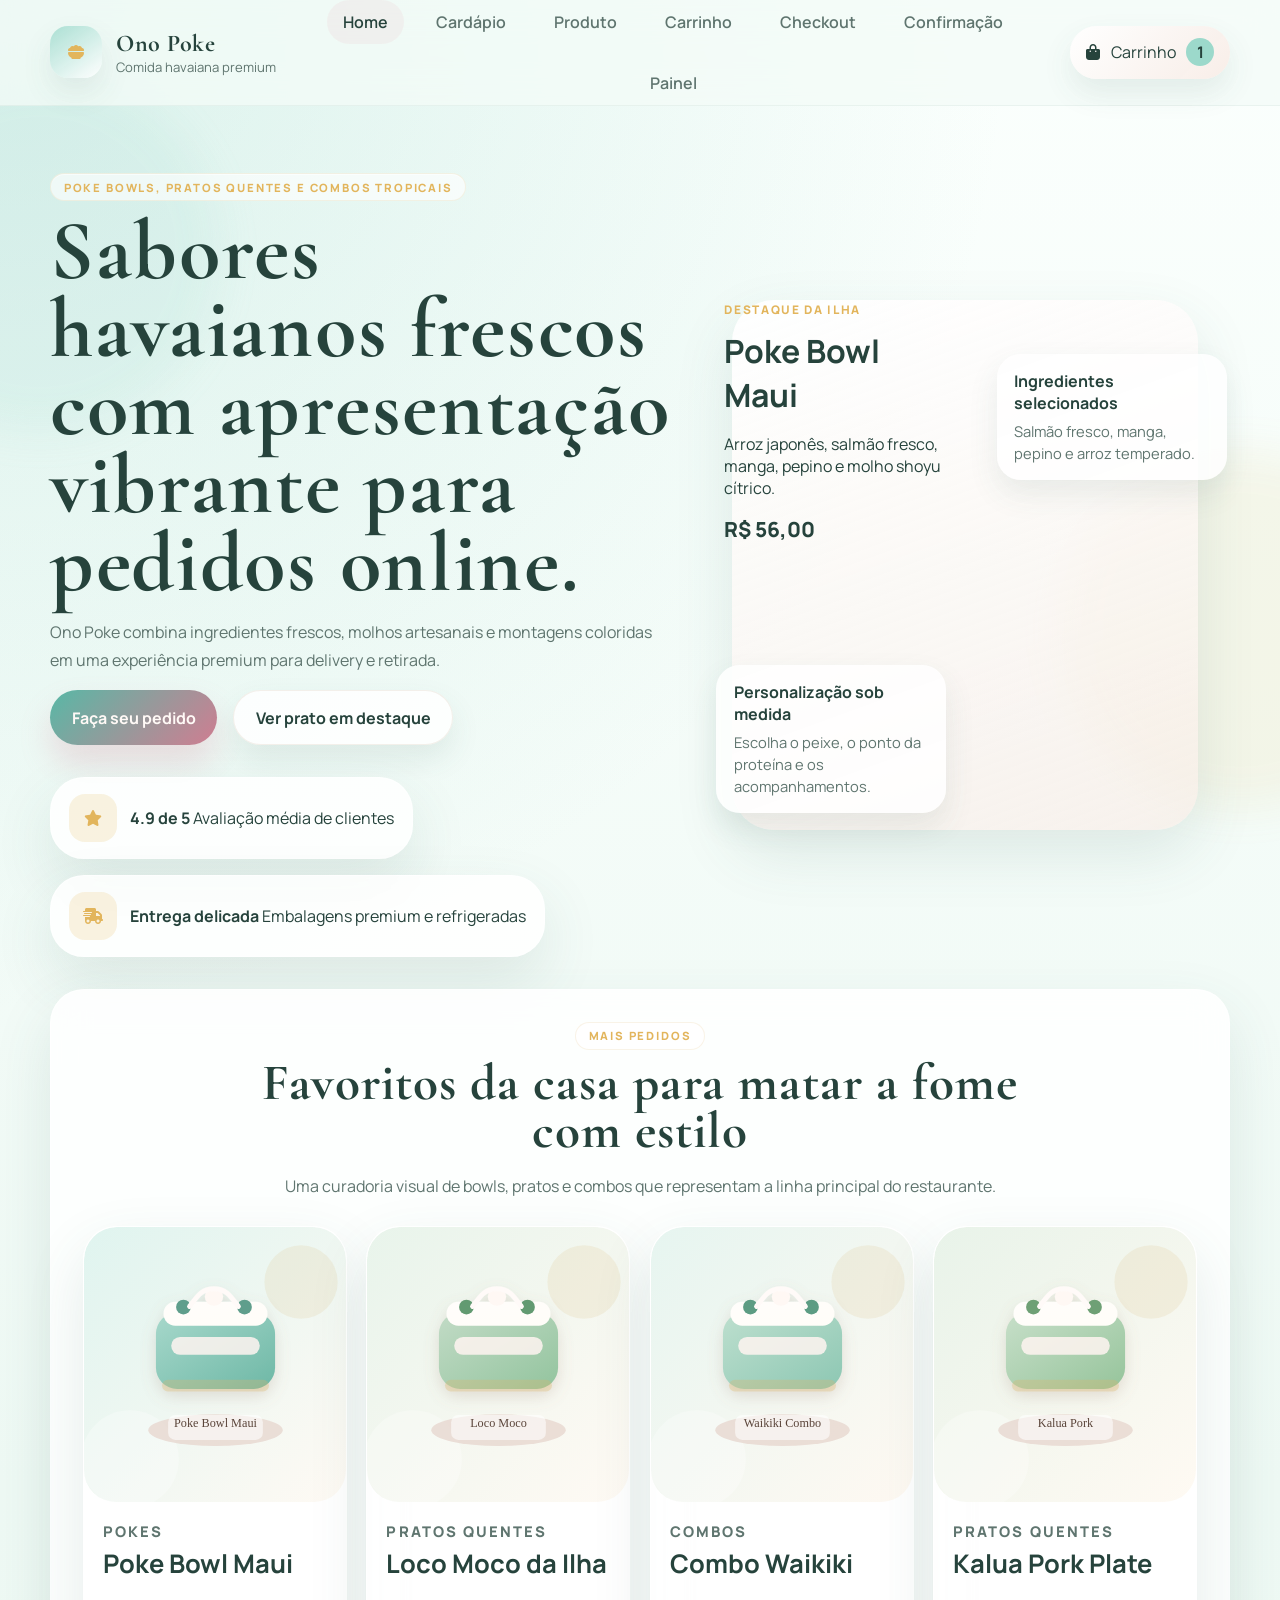
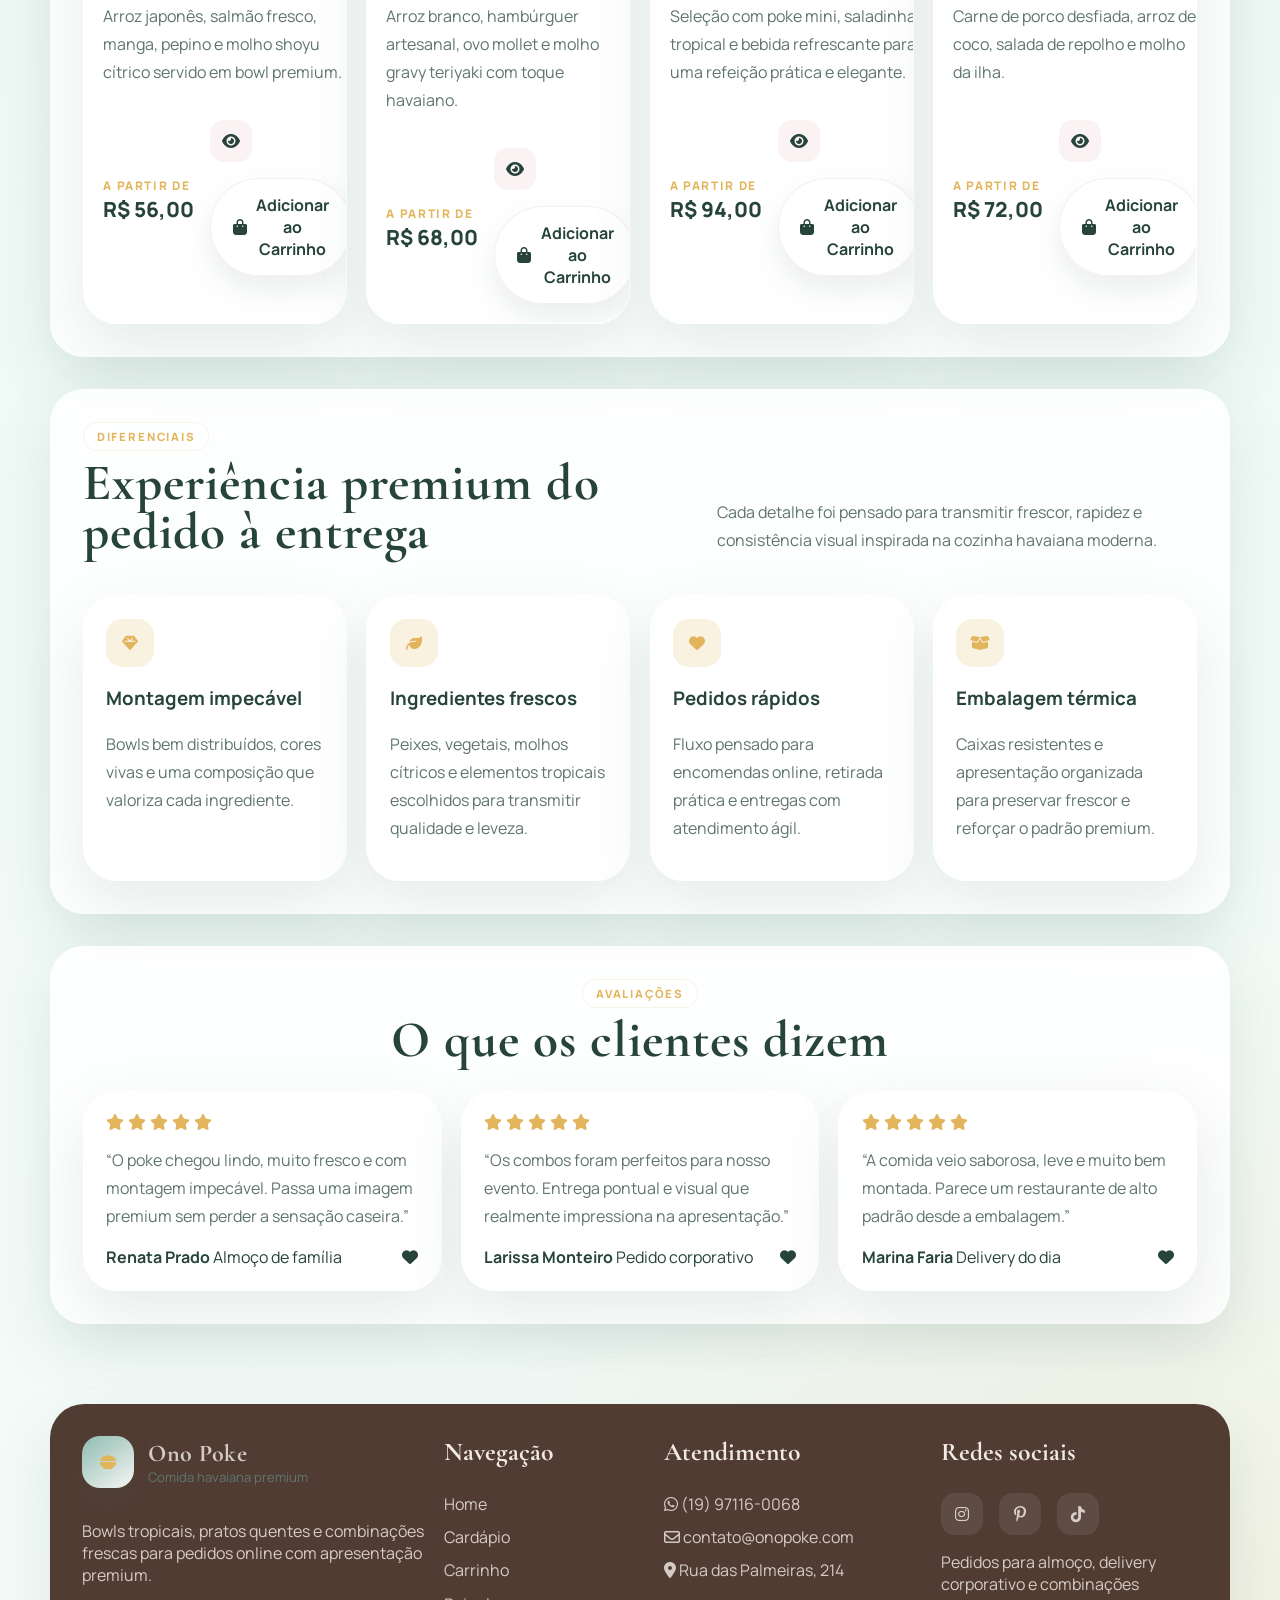
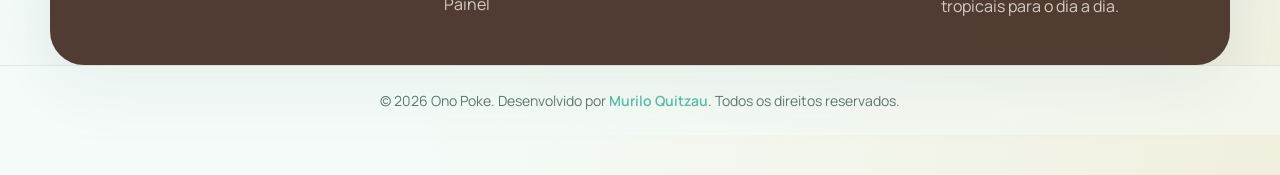
==== commit b625da79: "edição numero wpp" ====
--- a/site-ana-prototipo/index.html
+++ b/site-ana-prototipo/index.html
@@ -336,7 +336,7 @@
           </div>
           <div class="confirmation-actions">
             <button class="btn btn-secondary" data-nav="home">Voltar para Home</button>
-            <a class="btn btn-primary" id="whatsappButton" href="https://wa.me/5511999999999" target="_blank" rel="noreferrer">Enviar Pedido pelo WhatsApp</a>
+            <a class="btn btn-primary" id="whatsappButton" href="https://wa.me/5519971160068" target="_blank" rel="noreferrer">Enviar Pedido pelo WhatsApp</a>
           </div>
         </div>
       </div>
@@ -451,7 +451,7 @@
       <div>
         <h3>Atendimento</h3>
         <ul>
-          <li><i class="fa-brands fa-whatsapp"></i> (11) 99999-9999</li>
+          <li><i class="fa-brands fa-whatsapp"></i> (19) 97116-0068</li>
           <li><i class="fa-regular fa-envelope"></i> contato@onopoke.com</li>
           <li><i class="fa-solid fa-location-dot"></i> Rua das Palmeiras, 214</li>
         </ul>
